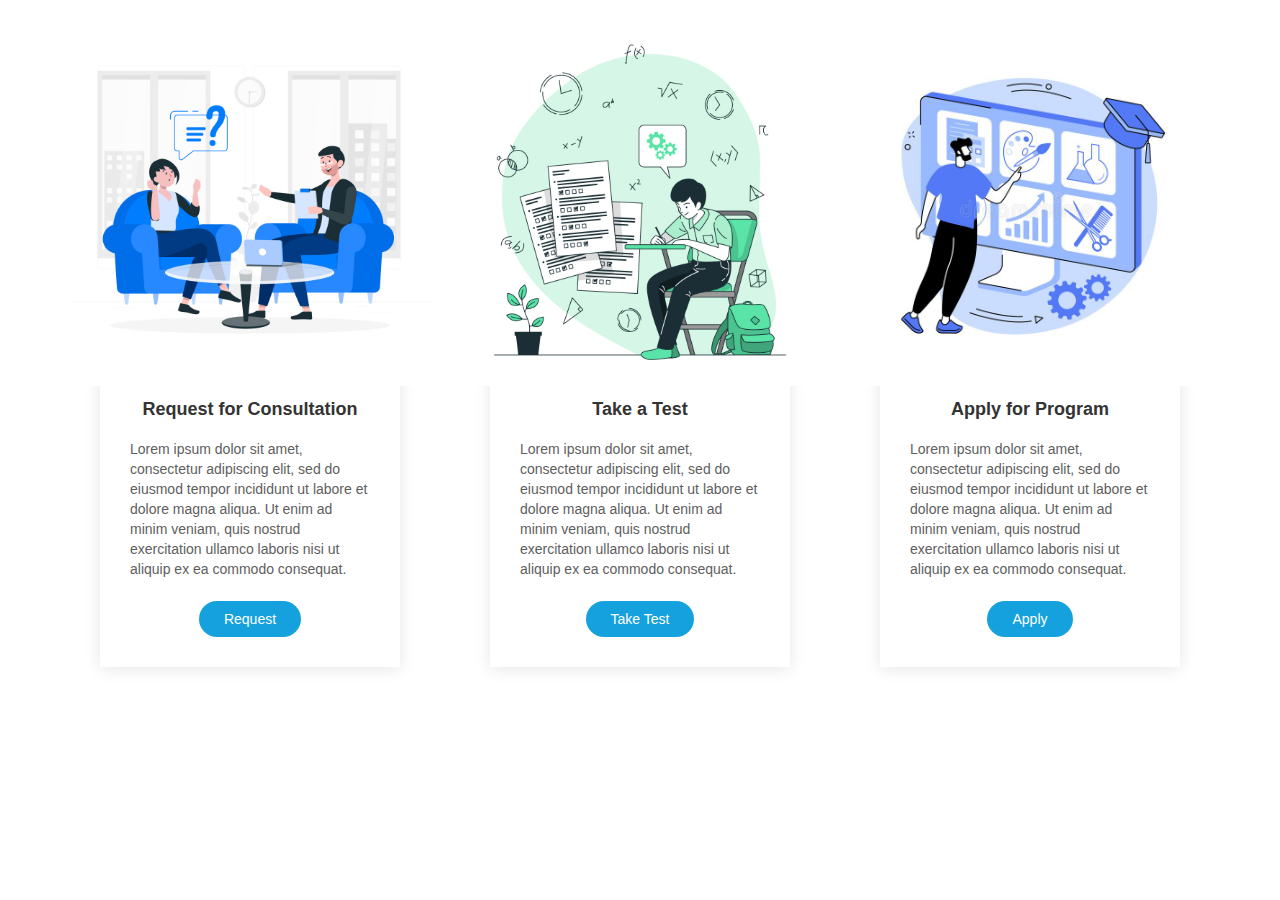
==== index.html @ ba653f40 "my work" ====
<!DOCTYPE html>
<html lang="en">
<head>
    <meta charset="UTF-8">
    <meta http-equiv="X-UA-Compatible" content="IE=edge">
    <meta name="viewport" content="width=device-width, initial-scale=1.0">
    <title>Document</title>
    <link rel="stylesheet" href="styles/index-styles.css">
    <link rel="stylesheet" href="https://maxcdn.bootstrapcdn.com/bootstrap/3.4.1/css/bootstrap.min.css">
    
</head>
<body>
    <div class="container" data-aos="fade-up">
       <div class="row">
            <div class="col-lg-4 col-md-6 d-flex align-items-stretch">
                <div class="card">
                    <div class="card-img">
                        <img src="images/4022164.jpg" alt="">
                    </div>
                    <div class="card-body">
                        <form action="" method="post">
                            <h4 class="card-title">Request for Consultation</h1>
                            <p class="card-text">Lorem ipsum dolor sit amet, consectetur adipiscing elit, sed do eiusmod tempor incididunt 
                                ut labore et dolore magna aliqua. Ut enim ad minim veniam, quis nostrud exercitation ullamco laboris nisi ut 
                                aliquip ex ea commodo consequat.</p>
                            <div class='text-center'>
                                <a href='#' class='get-started-btn' id='buy' name='buy' type='submit'>Request</a>
                            </div>
                        </form>                        
                    </div>
                </div>
            </div>
            <div class="col-lg-4 col-md-6 d-flex align-items-stretch">
                <div class="card">
                    <div class="card-img">
                        <img src="images/4119036.jpg" alt="">
                    </div>
                    <div class="card-body">
                        <form action="" method="post">
                            <h4 class="card-title">Take a Test</h1>                    
                            <p class="card-text">Lorem ipsum dolor sit amet, consectetur adipiscing elit, sed do eiusmod tempor incididunt 
                                ut labore et dolore magna aliqua. Ut enim ad minim veniam, quis nostrud exercitation ullamco laboris nisi ut 
                                aliquip ex ea commodo consequat.</p>
                            <div class='text-center'>
                                <a href='test-form.html' class='get-started-btn' id='buy' name='buy' type='submit'>Take Test</a>
                            </div>
                        </form>                       
                    </div>
                </div>
            </div>
            <div class="col-lg-4 col-md-6 d-flex align-items-stretch">
                <div class="card">
                    <div class="card-img">
                        <img src="images/applying.jpeg" alt="">
                    </div>
                    <div class="card-body">
                        <form action="" method="post">
                            <h4 class="card-title">Apply for Program</h1>                       
                            <p class="card-text">Lorem ipsum dolor sit amet, consectetur adipiscing elit, sed do eiusmod tempor incididunt 
                                ut labore et dolore magna aliqua. Ut enim ad minim veniam, quis nostrud exercitation ullamco laboris nisi ut 
                                aliquip ex ea commodo consequat.</p>
                            <div class='text-center'>
                                <a href='#' class='get-started-btn' id='buy' name='buy' type='submit'>Apply</a>
                            </div>
                        </form>                        
                    </div>
                </div>
            </div>
       </div>
    </div>
</body>
</html>
---- styles/index-styles.css ----
/* TAGS */

a {
    color: #15A1DD;
}

body {
    color: #444444;
    font-family: "Open Sans", sans-serif;
    padding-top: 2%;
}
  
a:hover {
    color: #15A1DD;
    text-decoration: none;
}
  
h1, h2, h3, h4, h5, h6 {
    font-family: "Raleway", sans-serif;
}


/* CLASSES */

/* Cards */
.card {
    border: 0;
    margin-bottom: 60px;
    padding: 0 30px;
    position: relative;
}

.card-body {
    background: #fff;
    border-top: 4px solid #fff;
    box-shadow: 0px 2px 15px rgba(0, 0, 0, 0.1);
    margin-top: -30px;
    padding: 30px;
    transition: 0.3s;
    z-index: 10;
}

.card:hover .card-body {
    border-color: #15A1DD;
}

.card-img {
    border-radius: 0;
    margin-left: -30px;
    overflow: hidden;
    width: calc(100% + 60px);
    z-index: 9;
}

.card-img img {
    max-width: 100%;
    transition: all 0.3s ease-in-out;
}

.card:hover img {
    transform: scale(1.1);
}

.card-text {
    color: #5e5e5e;
}

.card-title {
    font-weight: 700;
    margin-bottom: 20px;
    text-align: center;
}


/* Buttons in Cards */
.get-started-btn {
    background: #15A1DD;
    border-radius: 50px;
    color: #fff;
    display: inline-block;
    font-size: 14px;
    margin-top: 5%;
    padding: 8px 25px;
    white-space: nowrap;
    transition: 0.3s;
}
  
.get-started-btn:hover {
    background: #15A1DD;
    color: #fff;
    text-decoration: none;
    transform: scale(1.1);
}


/* ID'S */
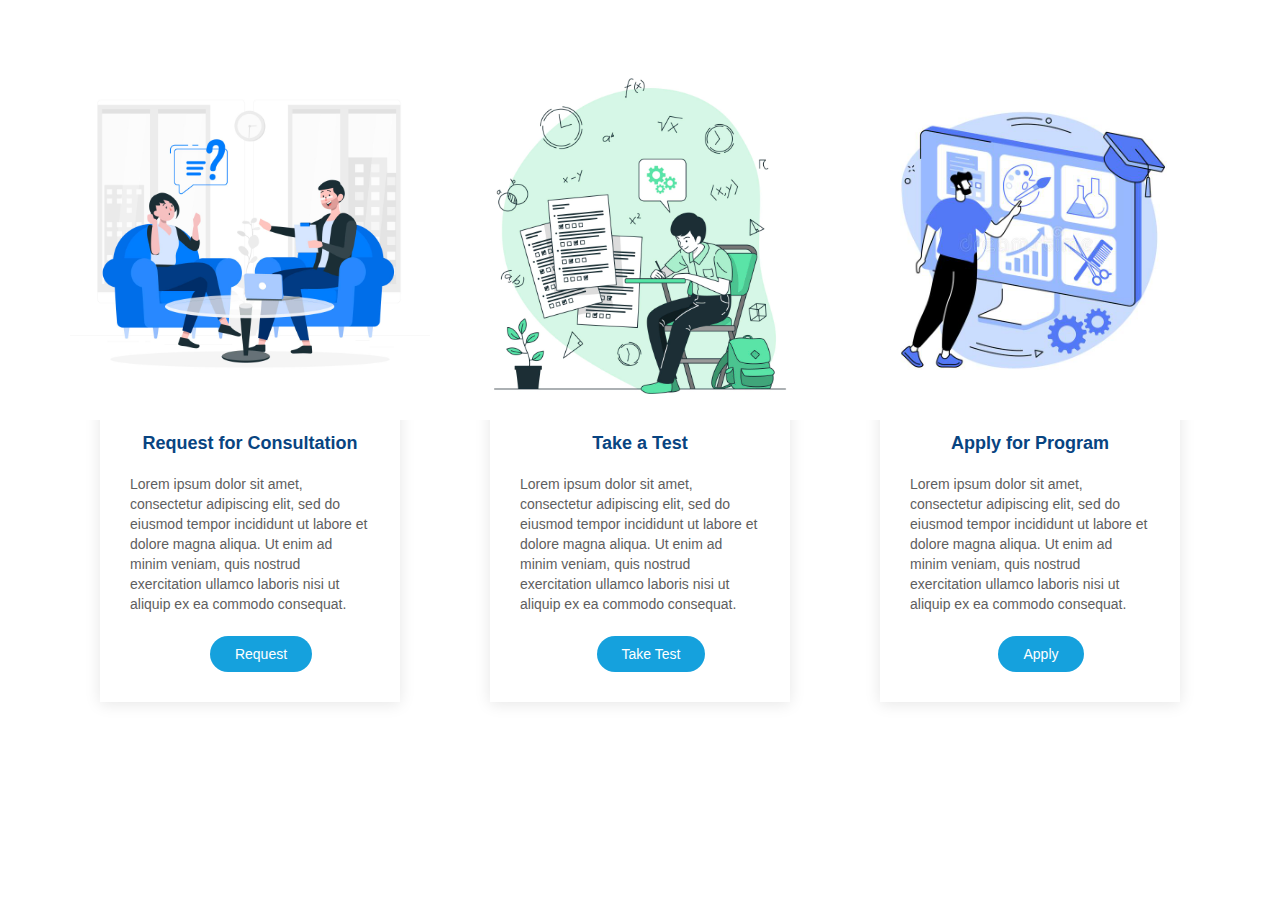
==== commit 0b766f44: "added all styles into styles.css and put all page contents in sections" ====
--- a/index.html
+++ b/index.html
@@ -5,68 +5,70 @@
     <meta http-equiv="X-UA-Compatible" content="IE=edge">
     <meta name="viewport" content="width=device-width, initial-scale=1.0">
     <title>Document</title>
-    <link rel="stylesheet" href="styles/index-styles.css">
+    <link rel="stylesheet" href="assets/css/style.css">
     <link rel="stylesheet" href="https://maxcdn.bootstrapcdn.com/bootstrap/3.4.1/css/bootstrap.min.css">
     
 </head>
 <body>
-    <div class="container" data-aos="fade-up">
-       <div class="row">
-            <div class="col-lg-4 col-md-6 d-flex align-items-stretch">
-                <div class="card">
-                    <div class="card-img">
-                        <img src="images/4022164.jpg" alt="">
-                    </div>
-                    <div class="card-body">
-                        <form action="" method="post">
-                            <h4 class="card-title">Request for Consultation</h1>
-                            <p class="card-text">Lorem ipsum dolor sit amet, consectetur adipiscing elit, sed do eiusmod tempor incididunt 
-                                ut labore et dolore magna aliqua. Ut enim ad minim veniam, quis nostrud exercitation ullamco laboris nisi ut 
-                                aliquip ex ea commodo consequat.</p>
-                            <div class='text-center'>
-                                <a href='#' class='get-started-btn' id='buy' name='buy' type='submit'>Request</a>
-                            </div>
-                        </form>                        
-                    </div>
-                </div>
+    <section id="admission-cards">
+        <div class="admissions container" data-aos="fade-up">
+            <div class="row">
+                 <div class="col-lg-4 col-md-6 d-flex align-items-stretch">
+                     <div class="card">
+                         <div class="card-img">
+                             <img src="assets/img/adm/4022164.jpg" alt="">
+                         </div>
+                         <div class="card-body">
+                             <form action="" method="post">
+                                 <h4 class="card-title">Request for Consultation</h1>
+                                 <p class="card-text">Lorem ipsum dolor sit amet, consectetur adipiscing elit, sed do eiusmod tempor incididunt 
+                                     ut labore et dolore magna aliqua. Ut enim ad minim veniam, quis nostrud exercitation ullamco laboris nisi ut 
+                                     aliquip ex ea commodo consequat.</p>
+                                 <div class='text-center'>
+                                     <a href='#' class='get-started-btn' id='buy' name='buy' type='submit'>Request</a>
+                                 </div>
+                             </form>                        
+                         </div>
+                     </div>
+                 </div>
+                 <div class="col-lg-4 col-md-6 d-flex align-items-stretch">
+                     <div class="card">
+                         <div class="card-img">
+                             <img src="assets/img/adm/4119036.jpg" alt="">
+                         </div>
+                         <div class="card-body">
+                             <form action="" method="post">
+                                 <h4 class="card-title">Take a Test</h1>                    
+                                 <p class="card-text">Lorem ipsum dolor sit amet, consectetur adipiscing elit, sed do eiusmod tempor incididunt 
+                                     ut labore et dolore magna aliqua. Ut enim ad minim veniam, quis nostrud exercitation ullamco laboris nisi ut 
+                                     aliquip ex ea commodo consequat.</p>
+                                 <div class='text-center'>
+                                     <a href='test-form.html' class='get-started-btn' id='buy' name='buy' type='submit'>Take Test</a>
+                                 </div>
+                             </form>                       
+                         </div>
+                     </div>
+                 </div>
+                 <div class="col-lg-4 col-md-6 d-flex align-items-stretch">
+                     <div class="card">
+                         <div class="card-img">
+                             <img src="assets/img/adm/applying.jpeg" alt="">
+                         </div>
+                         <div class="card-body">
+                             <form action="" method="post">
+                                 <h4 class="card-title">Apply for Program</h1>                       
+                                 <p class="card-text">Lorem ipsum dolor sit amet, consectetur adipiscing elit, sed do eiusmod tempor incididunt 
+                                     ut labore et dolore magna aliqua. Ut enim ad minim veniam, quis nostrud exercitation ullamco laboris nisi ut 
+                                     aliquip ex ea commodo consequat.</p>
+                                 <div class='text-center'>
+                                     <a href='#' class='get-started-btn' id='buy' name='buy' type='submit'>Apply</a>
+                                 </div>
+                             </form>                        
+                         </div>
+                     </div>
+                 </div>
             </div>
-            <div class="col-lg-4 col-md-6 d-flex align-items-stretch">
-                <div class="card">
-                    <div class="card-img">
-                        <img src="images/4119036.jpg" alt="">
-                    </div>
-                    <div class="card-body">
-                        <form action="" method="post">
-                            <h4 class="card-title">Take a Test</h1>                    
-                            <p class="card-text">Lorem ipsum dolor sit amet, consectetur adipiscing elit, sed do eiusmod tempor incididunt 
-                                ut labore et dolore magna aliqua. Ut enim ad minim veniam, quis nostrud exercitation ullamco laboris nisi ut 
-                                aliquip ex ea commodo consequat.</p>
-                            <div class='text-center'>
-                                <a href='test-form.html' class='get-started-btn' id='buy' name='buy' type='submit'>Take Test</a>
-                            </div>
-                        </form>                       
-                    </div>
-                </div>
-            </div>
-            <div class="col-lg-4 col-md-6 d-flex align-items-stretch">
-                <div class="card">
-                    <div class="card-img">
-                        <img src="images/applying.jpeg" alt="">
-                    </div>
-                    <div class="card-body">
-                        <form action="" method="post">
-                            <h4 class="card-title">Apply for Program</h1>                       
-                            <p class="card-text">Lorem ipsum dolor sit amet, consectetur adipiscing elit, sed do eiusmod tempor incididunt 
-                                ut labore et dolore magna aliqua. Ut enim ad minim veniam, quis nostrud exercitation ullamco laboris nisi ut 
-                                aliquip ex ea commodo consequat.</p>
-                            <div class='text-center'>
-                                <a href='#' class='get-started-btn' id='buy' name='buy' type='submit'>Apply</a>
-                            </div>
-                        </form>                        
-                    </div>
-                </div>
-            </div>
-       </div>
-    </div>
+         </div>
+    </section> 
 </body>
 </html>--- a/assets/css/style.css
+++ b/assets/css/style.css
@@ -0,0 +1,2113 @@
+/**
+* Template Name: Mentor - v2.1.0
+* Template URL: https://bootstrapmade.com/mentor-free-education-bootstrap-theme/
+* Author: BootstrapMade.com
+* License: https://bootstrapmade.com/license/
+*/
+
+/*--------------------------------------------------------------
+# General
+--------------------------------------------------------------*/
+body {
+  font-family: "Open Sans", sans-serif;
+  color: #444444;
+}
+
+a {
+  color: #15A1DD;
+}
+
+a:hover {
+  color: #15A1DD;
+  text-decoration: none;
+}
+
+h1,
+h2,
+h3,
+h4,
+h5,
+h6 {
+  font-family: "Raleway", sans-serif;
+}
+
+/*--------------------------------------------------------------
+# Back to top button
+--------------------------------------------------------------*/
+.back-to-top {
+  position: fixed;
+  display: none;
+  right: 15px;
+  bottom: 15px;
+  z-index: 99999;
+}
+
+.back-to-top i {
+  display: flex;
+  align-items: center;
+  justify-content: center;
+  font-size: 24px;
+  width: 40px;
+  height: 40px;
+  border-radius: 50px;
+  background: #15A1DD;
+  color: #fff;
+  transition: all 0.4s;
+}
+
+.back-to-top i:hover {
+  background: #15A1DD;
+  color: #fff;
+}
+
+/*--------------------------------------------------------------
+# Preloader
+--------------------------------------------------------------*/
+#preloader {
+  position: fixed;
+  top: 0;
+  left: 0;
+  right: 0;
+  bottom: 0;
+  z-index: 9999;
+  overflow: hidden;
+  background: #fff;
+}
+
+#preloader:before {
+  content: "";
+  position: fixed;
+  top: calc(50% - 30px);
+  left: calc(50% - 30px);
+  border: 6px solid #15A1DD;
+  border-top-color: #fff;
+  border-bottom-color: #fff;
+  border-radius: 50%;
+  width: 60px;
+  height: 60px;
+  -webkit-animation: animate-preloader 1s linear infinite;
+  animation: animate-preloader 1s linear infinite;
+}
+
+@-webkit-keyframes animate-preloader {
+  0% {
+    transform: rotate(0deg);
+  }
+
+  100% {
+    transform: rotate(360deg);
+  }
+}
+
+@keyframes animate-preloader {
+  0% {
+    transform: rotate(0deg);
+  }
+
+  100% {
+    transform: rotate(360deg);
+  }
+}
+
+/*--------------------------------------------------------------
+# Disable aos animation delay on mobile devices
+--------------------------------------------------------------*/
+@media screen and (max-width: 768px) {
+  [data-aos-delay] {
+    transition-delay: 0 !important;
+  }
+}
+
+/*--------------------------------------------------------------
+# Header
+--------------------------------------------------------------*/
+#header {
+  background-color: white;
+  background-image: linear-gradient(to bottom right, #4d79ff, #00ffff);
+  transition: all 0.5s;
+  z-index: 997;
+  padding: 15px 0;
+  box-shadow: 0px 0 18px rgba(55, 66, 59, 0.08);
+}
+
+#header .logo {
+  font-size: 32px;
+  margin: 0;
+  padding: 0;
+  line-height: 0;
+  font-weight: 600;
+  letter-spacing: 1px;
+  text-transform: uppercase;
+  font-family: "Poppins", sans-serif;
+}
+
+h2 {
+  color: white;
+}
+
+
+#header .logo a {
+  color: #15A1DD;
+}
+
+#header .logo img {
+  max-height: 55px;
+  border-radius: 50%;
+}
+
+
+@media (max-width: 992px) {
+  #header .logo {
+    font-size: 28px;
+  }
+}
+
+/*--------------------------------------------------------------
+# Navigation Menu
+--------------------------------------------------------------*/
+/* Desktop Navigation */
+.nav-menu ul {
+  margin: 0;
+  padding: 0;
+  list-style: none;
+}
+
+.nav-menu>ul {
+  display: flex;
+}
+
+.nav-menu>ul>li {
+  position: relative;
+  white-space: nowrap;
+  padding: 10px 0 10px 24px;
+
+}
+
+.nav-menu a {
+  display: block;
+  position: relative;
+  color: #37423b;
+  transition: 0.3s;
+  font-size: 15px;
+  font-family: "Poppins", sans-serif;
+  font-weight: 500;
+}
+
+.nav-menu a:hover,
+.nav-menu .active>a,
+.nav-menu li:hover>a {
+  color: #15A1DD;
+}
+
+.nav-menu .drop-down ul {
+  display: block;
+  position: absolute;
+  left: 24px;
+  top: calc(100% + 30px);
+  z-index: 99;
+  opacity: 0;
+  visibility: hidden;
+  padding: 10px 0;
+  background: #fff;
+  box-shadow: 0px 0px 30px rgba(127, 137, 161, 0.25);
+  transition: 0.3s;
+  border-radius: 4px;
+}
+
+.nav-menu .drop-down:hover>ul {
+  opacity: 1;
+  top: 100%;
+  visibility: visible;
+}
+
+.nav-menu .drop-down li {
+  min-width: 180px;
+  position: relative;
+}
+
+.nav-menu .drop-down ul a {
+  padding: 10px 20px;
+  font-size: 14px;
+  font-weight: 500;
+  text-transform: none;
+  color: #37423b;
+}
+
+.nav-menu .drop-down ul a:hover,
+.nav-menu .drop-down ul .active>a,
+.nav-menu .drop-down ul li:hover>a {
+  color: #15A1DD;
+}
+
+.nav-menu .drop-down>a:after {
+  content: "\ea99";
+  font-family: IcoFont;
+  padding-left: 5px;
+}
+
+.nav-menu .drop-down .drop-down ul {
+  top: 0;
+  left: calc(100% - 30px);
+}
+
+.nav-menu .drop-down .drop-down:hover>ul {
+  opacity: 1;
+  top: 0;
+  left: 100%;
+}
+
+.nav-menu .drop-down .drop-down>a {
+  padding-right: 35px;
+}
+
+.nav-menu .drop-down .drop-down>a:after {
+  content: "\eaa0";
+  font-family: IcoFont;
+  position: absolute;
+  right: 15px;
+}
+
+@media (max-width: 1366px) {
+  .nav-menu .drop-down .drop-down ul {
+    left: -90%;
+  }
+
+  .nav-menu .drop-down .drop-down:hover>ul {
+    left: -100%;
+  }
+
+  .nav-menu .drop-down .drop-down>a:after {
+    content: "\ea9d";
+  }
+}
+
+/* Get Startet Button */
+.get-started-btn {
+  margin-left: 22px;
+  background: #15A1DD;
+  color: #fff;
+  border-radius: 50px;
+  padding: 8px 25px;
+  white-space: nowrap;
+  transition: 0.3s;
+  font-size: 14px;
+  display: inline-block;
+}
+
+.get-started-btn:hover {
+  background: #15A1DD;
+  color: #fff;
+}
+
+@media (max-width: 768px) {
+  .get-started-btn {
+    margin: 0 48px 0 0;
+    padding: 6px 18px;
+  }
+}
+
+/* Mobile Navigation */
+.mobile-nav-toggle {
+  position: fixed;
+  top: 17px;
+  right: 15px;
+  z-index: 9998;
+  border: 0;
+  background: none;
+  font-size: 24px;
+  transition: all 0.4s;
+  outline: none !important;
+  line-height: 1;
+  cursor: pointer;
+  text-align: right;
+}
+
+.mobile-nav-toggle i {
+  color: #37423b;
+}
+
+.mobile-nav {
+  position: fixed;
+  top: 55px;
+  right: 15px;
+  bottom: 15px;
+  left: 15px;
+  z-index: 9999;
+  overflow-y: auto;
+  background: #fff;
+  transition: ease-in-out 0.2s;
+  opacity: 0;
+  visibility: hidden;
+  border-radius: 10px;
+  padding: 10px 0;
+}
+
+.mobile-nav * {
+  margin: 0;
+  padding: 0;
+  list-style: none;
+}
+
+.mobile-nav a {
+  display: block;
+  position: relative;
+  color: #37423b;
+  padding: 10px 20px;
+  font-weight: 500;
+  outline: none;
+}
+
+.mobile-nav a:hover,
+.mobile-nav .active>a,
+.mobile-nav li:hover>a {
+  color: #15A1DD;
+  text-decoration: none;
+}
+
+.mobile-nav .drop-down>a:after {
+  content: "\ea99";
+  font-family: IcoFont;
+  padding-left: 10px;
+  position: absolute;
+  right: 15px;
+}
+
+.mobile-nav .active.drop-down>a:after {
+  content: "\eaa1";
+}
+
+.mobile-nav .drop-down>a {
+  padding-right: 35px;
+}
+
+.mobile-nav .drop-down ul {
+  display: none;
+  overflow: hidden;
+}
+
+.mobile-nav .drop-down li {
+  padding-left: 20px;
+}
+
+.mobile-nav-overly {
+  width: 100%;
+  height: 100%;
+  z-index: 9997;
+  top: 0;
+  left: 0;
+  position: fixed;
+  background: rgba(32, 38, 34, 0.6);
+  overflow: hidden;
+  display: none;
+  transition: ease-in-out 0.2s;
+}
+
+.mobile-nav-active {
+  overflow: hidden;
+}
+
+.mobile-nav-active .mobile-nav {
+  opacity: 1;
+  visibility: visible;
+}
+
+.mobile-nav-active .mobile-nav-toggle i {
+  color: #fff;
+}
+
+/*--------------------------------------------------------------
+# Hero Section
+--------------------------------------------------------------*/
+#hero {
+  width: 100%;
+  height: 100vh;
+  background: url("../img/hero-bg.jpg") top center;
+  background-size: cover;
+  position: relative;
+}
+
+#hero2 {
+  width: 100%;
+  height: 100vh;
+  background: url("../img/hero-mb.jpg") top center;
+  background-size: cover;
+  position: relative;
+}
+
+#hero:before {
+  content: "";
+  background: rgba(0, 0, 0, 0.4);
+  position: absolute;
+  bottom: 0;
+  top: 0;
+  left: 0;
+  right: 0;
+}
+
+#hero .container {
+  padding-top: 72px;
+}
+
+@media (max-width: 992px) {
+  #hero .container {
+    padding-top: 62px;
+  }
+}
+
+#hero h1 {
+  margin: 0;
+  font-size: 48px;
+  font-weight: 700;
+  line-height: 56px;
+  color: #fff;
+  font-family: "Poppins", sans-serif;
+}
+
+#hero h2 {
+  color: #eee;
+  margin: 10px 0 0 0;
+  font-size: 24px;
+}
+
+#hero .btn-get-started {
+  font-family: "Raleway", sans-serif;
+  font-weight: 500;
+  font-size: 15px;
+  letter-spacing: 1px;
+  display: inline-block;
+  padding: 10px 35px;
+  border-radius: 50px;
+  transition: 0.5s;
+  margin-top: 30px;
+  border: 2px solid #fff;
+  color: #fff;
+}
+
+#hero .btn-get-started:hover {
+  background: #15A1DD;
+  border: 2px solid #15A1DD;
+}
+
+@media (min-width: 1024px) {
+  #hero {
+    background-attachment: fixed;
+  }
+}
+
+@media (max-width: 768px) {
+  #hero {
+    height: 100vh;
+  }
+
+  #hero h1 {
+    font-size: 28px;
+    line-height: 36px;
+  }
+
+  #hero h2 {
+    font-size: 18px;
+    line-height: 24px;
+  }
+}
+
+/*--------------------------------------------------------------
+# Sections General
+--------------------------------------------------------------*/
+section {
+  padding: 60px 0;
+  overflow: hidden;
+}
+
+.section-bg {
+  background-color: #f6f7f6;
+}
+
+.section-title {
+  padding-bottom: 40px;
+}
+
+.section-title h2 {
+  font-size: 14px;
+  font-weight: 500;
+  padding: 0;
+  line-height: 1px;
+  margin: 0 0 5px 0;
+  letter-spacing: 2px;
+  text-transform: uppercase;
+  color: #aaaaaa;
+  font-family: "Poppins", sans-serif;
+}
+
+.section-title h2::after {
+  content: "";
+  width: 120px;
+  height: 1px;
+  display: inline-block;
+  background: #9ae1af;
+  margin: 4px 10px;
+}
+
+.section-title p {
+  margin: 0;
+  margin: 0;
+  font-size: 36px;
+  font-weight: 700;
+  text-transform: uppercase;
+  font-family: "Poppins", sans-serif;
+  color: #37423b;
+}
+
+.breadcrumbs {
+  margin-top: 73px;
+  text-align: center;
+  background: #15A1DD;
+  padding: 30px 0;
+  color: #fff;
+}
+
+@media (max-width: 992px) {
+  .breadcrumbs {
+    margin-top: 63px;
+  }
+}
+
+.breadcrumbs h2 {
+  font-size: 32px;
+  font-weight: 500;
+}
+
+.breadcrumbs p {
+  font-size: 14px;
+  margin-bottom: 0;
+}
+
+/*--------------------------------------------------------------
+# About
+--------------------------------------------------------------*/
+.about .content h3 {
+  font-weight: 600;
+  font-size: 26px;
+}
+
+.about .content ul {
+  list-style: none;
+  padding: 0;
+}
+
+.about .content ul li {
+  padding-bottom: 10px;
+}
+
+.about .content ul i {
+  font-size: 20px;
+  padding-right: 4px;
+  color: #15A1DD;
+}
+
+.about .content .learn-more-btn {
+  background: #15A1DD;
+  color: #fff;
+  border-radius: 50px;
+  padding: 8px 25px 9px 25px;
+  white-space: nowrap;
+  transition: 0.3s;
+  font-size: 14px;
+  display: inline-block;
+}
+
+.about .content .learn-more-btn:hover {
+  background: #15A1DD;
+  color: #fff;
+}
+
+@media (max-width: 768px) {
+  .about .content .learn-more-btn {
+    margin: 0 48px 0 0;
+    padding: 6px 18px;
+  }
+}
+
+/*--------------------------------------------------------------
+# Counts
+--------------------------------------------------------------*/
+.counts {
+  padding: 30px 0;
+}
+
+.counts .counters span {
+  font-size: 48px;
+  display: block;
+  color: #15A1DD;
+  font-weight: 700;
+}
+
+.counts .counters p {
+  padding: 0;
+  margin: 0 0 20px 0;
+  font-family: "Raleway", sans-serif;
+  font-size: 15px;
+  font-weight: 600;
+  color: #37423b;
+}
+
+/*--------------------------------------------------------------
+# Why Us
+--------------------------------------------------------------*/
+.why-us .content {
+  padding: 30px;
+  background: #15A1DD;
+  border-radius: 4px;
+  color: #fff;
+}
+
+.why-us .content h3 {
+  font-weight: 700;
+  font-size: 34px;
+  margin-bottom: 30px;
+}
+
+.why-us .content p {
+  margin-bottom: 30px;
+}
+
+.why-us .content .more-btn {
+  display: inline-block;
+  background: rgba(255, 255, 255, 0.2);
+  padding: 6px 30px 8px 30px;
+  color: #fff;
+  border-radius: 50px;
+  transition: all ease-in-out 0.4s;
+}
+
+.why-us .content .more-btn i {
+  font-size: 14px;
+}
+
+.why-us .content .more-btn:hover {
+  color: #15A1DD;
+  background: #fff;
+}
+
+.why-us .icon-boxes .icon-box {
+  text-align: center;
+  background: #fff;
+  padding: 40px 30px;
+  width: 100%;
+  border: 1px solid #eef0ef;
+}
+
+.why-us .icon-boxes .icon-box i {
+  font-size: 32px;
+  padding: 18px;
+  color: #15A1DD;
+  margin-bottom: 30px;
+  background: #ecf9f0;
+  border-radius: 50px;
+}
+
+.why-us .icon-boxes .icon-box h4 {
+  font-size: 20px;
+  font-weight: 700;
+  margin: 0 0 30px 0;
+}
+
+.why-us .icon-boxes .icon-box p {
+  font-size: 15px;
+  color: #848484;
+}
+
+/*--------------------------------------------------------------
+# Features
+--------------------------------------------------------------*/
+.features {
+  padding-top: 0px;
+}
+
+.features .icon-box {
+  display: flex;
+  align-items: center;
+  padding: 20px;
+  transition: 0.3s;
+  border: 1px solid #eef0ef;
+}
+
+.features .icon-box i {
+  font-size: 32px;
+  padding-right: 10px;
+  line-height: 1;
+}
+
+.features .icon-box h3 {
+  font-weight: 700;
+  margin: 0;
+  padding: 0;
+  line-height: 1;
+  font-size: 16px;
+}
+
+.features .icon-box h3 a {
+  color: #37423b;
+  transition: 0.3s;
+}
+
+.features .icon-box:hover {
+  border-color: #15A1DD;
+}
+
+.features .icon-box:hover h3 a {
+  color: #15A1DD;
+}
+
+/*--------------------------------------------------------------
+# Courses
+--------------------------------------------------------------*/
+.courses .course-item {
+  border-radius: 5px;
+  border: 1px solid #eef0ef;
+}
+
+.courses .course-content {
+  padding: 15px;
+}
+
+.courses .course-content h3 {
+  font-weight: 700;
+  font-size: 20px;
+}
+
+.courses .course-content h3 a {
+  color: #37423b;
+  transition: 0.3s;
+}
+
+.courses .course-content h3 a:hover {
+  color: #15A1DD;
+}
+
+.courses .course-content p {
+  font-size: 14px;
+  color: #777777;
+}
+
+.courses .course-content h4 {
+  font-size: 14px;
+  background: #15A1DD;
+  padding: 7px 14px;
+  color: #fff;
+  margin: 0;
+}
+
+.courses .course-content .price {
+  margin: 0;
+  font-weight: 700;
+  font-size: 18px;
+  color: #37423b;
+}
+
+.courses .trainer {
+  padding-top: 15px;
+  border-top: 1px solid #eef0ef;
+}
+
+.courses .trainer .trainer-profile img {
+  max-width: 50px;
+  border-radius: 50px;
+}
+
+.courses .trainer .trainer-profile span {
+  padding-left: 10px;
+  font-weight: 600;
+  font-size: 16px;
+  color: #5a6c60;
+}
+
+.courses .trainer .trainer-rank {
+  font-size: 18px;
+  color: #657a6d;
+}
+
+/*--------------------------------------------------------------
+# Trainers
+--------------------------------------------------------------*/
+.trainers .member {
+  text-align: center;
+  margin-bottom: 20px;
+  background: #fff;
+  border: 1px solid #eef0ef;
+}
+
+.trainers .member img {
+  margin: -1px -1px 30px -1px;
+}
+
+.trainers .member .member-content {
+  padding: 0 20px 30px 20px;
+}
+
+.trainers .member h4 {
+  font-weight: 700;
+  margin-bottom: 2px;
+  font-size: 18px;
+}
+
+.trainers .member span {
+  font-style: italic;
+  display: block;
+  font-size: 13px;
+}
+
+.trainers .member p {
+  padding-top: 10px;
+  font-size: 14px;
+  font-style: italic;
+  color: #aaaaaa;
+}
+
+.trainers .member .social {
+  margin-top: 15px;
+}
+
+.trainers .member .social a {
+  color: #7e9486;
+  transition: 0.3s;
+}
+
+.trainers .member .social a:hover {
+  color: #15A1DD;
+}
+
+.trainers .member .social i {
+  font-size: 18px;
+  margin: 0 2px;
+}
+
+/*--------------------------------------------------------------
+# Testimonials
+--------------------------------------------------------------*/
+.testimonials .testimonial-wrap {
+  padding-left: 50px;
+}
+
+.testimonials .testimonial-item {
+  box-sizing: content-box;
+  padding: 30px 30px 30px 60px;
+  margin: 30px 15px;
+  min-height: 200px;
+  border: 1px solid #eef0ef;
+  position: relative;
+  background: #fff;
+}
+
+.testimonials .testimonial-item .testimonial-img {
+  width: 90px;
+  border-radius: 10px;
+  border: 6px solid #fff;
+  position: absolute;
+  left: -45px;
+}
+
+.testimonials .testimonial-item h3 {
+  font-size: 18px;
+  font-weight: bold;
+  margin: 10px 0 5px 0;
+  color: #111;
+}
+
+.testimonials .testimonial-item h4 {
+  font-size: 14px;
+  color: #999;
+  margin: 0;
+}
+
+.testimonials .testimonial-item .quote-icon-left,
+.testimonials .testimonial-item .quote-icon-right {
+  color: #c1ecce;
+  font-size: 26px;
+}
+
+.testimonials .testimonial-item .quote-icon-left {
+  display: inline-block;
+  left: -5px;
+  position: relative;
+}
+
+.testimonials .testimonial-item .quote-icon-right {
+  display: inline-block;
+  right: -5px;
+  position: relative;
+  top: 10px;
+}
+
+.testimonials .testimonial-item p {
+  font-style: italic;
+  margin: 15px auto 15px auto;
+}
+
+.testimonials .owl-nav,
+.testimonials .owl-dots {
+  margin-top: 5px;
+  text-align: center;
+}
+
+.testimonials .owl-dot {
+  display: inline-block;
+  margin: 0 5px;
+  width: 12px;
+  height: 12px;
+  border-radius: 50%;
+  background-color: #ddd !important;
+}
+
+.testimonials .owl-dot.active {
+  background-color: #15A1DD !important;
+}
+
+@media (max-width: 767px) {
+  .testimonials .testimonial-wrap {
+    padding-left: 0;
+  }
+
+  .testimonials .testimonial-item {
+    padding: 30px;
+    margin: 15px;
+  }
+
+  .testimonials .testimonial-item .testimonial-img {
+    position: static;
+    left: auto;
+  }
+}
+
+/*--------------------------------------------------------------
+# Cource Details
+--------------------------------------------------------------*/
+.course-details h3 {
+  font-size: 24px;
+  margin: 30px 0 15px 0;
+  font-weight: 700;
+  position: relative;
+  padding-bottom: 10px;
+}
+
+.course-details h3:before {
+  content: '';
+  position: absolute;
+  display: block;
+  width: 100%;
+  height: 1px;
+  background: #eef0ef;
+  bottom: 0;
+  left: 0;
+}
+
+.course-details h3:after {
+  content: '';
+  position: absolute;
+  display: block;
+  width: 60px;
+  height: 1px;
+  background: #15A1DD;
+  bottom: 0;
+  left: 0;
+}
+
+.course-details .course-info {
+  background: #f6f7f6;
+  padding: 10px 15px;
+  margin-bottom: 15px;
+}
+
+.course-details .course-info h5 {
+  font-weight: 400;
+  font-size: 16px;
+  margin: 0;
+  font-family: "Poppins", sans-serif;
+}
+
+.course-details .course-info p {
+  margin: 0;
+  font-weight: 600;
+}
+
+.course-details .course-info a {
+  color: #657a6d;
+}
+
+/*--------------------------------------------------------------
+# Cource Details Tabs
+--------------------------------------------------------------*/
+.cource-details-tabs {
+  overflow: hidden;
+  padding-top: 0;
+}
+
+.cource-details-tabs .nav-tabs {
+  border: 0;
+}
+
+.cource-details-tabs .nav-link {
+  border: 0;
+  padding: 12px 15px 12px 0;
+  transition: 0.3s;
+  color: #37423b;
+  border-radius: 0;
+  border-right: 2px solid #e2e7e4;
+  font-weight: 600;
+  font-size: 15px;
+}
+
+.cource-details-tabs .nav-link:hover {
+  color: #15A1DD;
+}
+
+.cource-details-tabs .nav-link.active {
+  color: #15A1DD;
+  border-color: #15A1DD;
+}
+
+.cource-details-tabs .tab-pane.active {
+  -webkit-animation: fadeIn 0.5s ease-out;
+  animation: fadeIn 0.5s ease-out;
+}
+
+.cource-details-tabs .details h3 {
+  font-size: 26px;
+  font-weight: 600;
+  margin-bottom: 20px;
+  color: #37423b;
+}
+
+.cource-details-tabs .details p {
+  color: #777777;
+}
+
+.cource-details-tabs .details p:last-child {
+  margin-bottom: 0;
+}
+
+@media (max-width: 992px) {
+  .cource-details-tabs .nav-link {
+    border: 0;
+    padding: 15px;
+  }
+
+  .cource-details-tabs .nav-link.active {
+    color: #fff;
+    background: #15A1DD;
+  }
+}
+
+/*--------------------------------------------------------------
+# Events
+--------------------------------------------------------------*/
+.events .card {
+  border: 0;
+  padding: 0 30px;
+  margin-bottom: 60px;
+  position: relative;
+}
+
+.events .card-img {
+  width: calc(100% + 60px);
+  margin-left: -30px;
+  overflow: hidden;
+  z-index: 9;
+  border-radius: 0;
+}
+
+.events .card-img img {
+  max-width: 100%;
+  transition: all 0.3s ease-in-out;
+}
+
+.events .card-body {
+  z-index: 10;
+  background: #fff;
+  border-top: 4px solid #fff;
+  padding: 30px;
+  box-shadow: 0px 2px 15px rgba(0, 0, 0, 0.1);
+  margin-top: -60px;
+  transition: 0.3s;
+}
+
+.events .card-title {
+  font-weight: 700;
+  text-align: center;
+  margin-bottom: 20px;
+}
+
+.events .card-title a {
+  color: #37423b;
+  transition: 0.3s;
+}
+
+.events .card-text {
+  color: #5e5e5e;
+}
+
+.events .read-more a {
+  color: #777777;
+  text-transform: uppercase;
+  font-weight: 600;
+  font-size: 12px;
+  transition: 0.3s;
+}
+
+.events .read-more a:hover {
+  color: #15A1DD;
+}
+
+.events .card:hover img {
+  transform: scale(1.1);
+}
+
+.events .card:hover .card-body {
+  border-color: #15A1DD;
+}
+
+.events .card:hover .card-body .card-title a {
+  color: #15A1DD;
+}
+
+/*--------------------------------------------------------------
+# Pricing
+--------------------------------------------------------------*/
+.pricing .box {
+  padding: 20px;
+  background: #fff;
+  text-align: center;
+  border: 1px solid #eef0ef;
+  border-radius: 0;
+  position: relative;
+  overflow: hidden;
+}
+
+.pricing h3 {
+  font-weight: 400;
+  margin: -20px -20px 20px -20px;
+  padding: 20px 15px;
+  font-size: 16px;
+  font-weight: 600;
+  color: #777777;
+  background: #f8f8f8;
+}
+
+.pricing h4 {
+  font-size: 36px;
+  color: #15A1DD;
+  font-weight: 600;
+  font-family: "Poppins", sans-serif;
+  margin-bottom: 20px;
+}
+
+.pricing h4 sup {
+  font-size: 20px;
+  top: -15px;
+  left: -3px;
+}
+
+.pricing h4 span {
+  color: #bababa;
+  font-size: 16px;
+  font-weight: 300;
+}
+
+.pricing ul {
+  padding: 0;
+  list-style: none;
+  color: #444444;
+  text-align: center;
+  line-height: 20px;
+  font-size: 14px;
+}
+
+.pricing ul li {
+  padding-bottom: 16px;
+}
+
+.pricing ul i {
+  color: #15A1DD;
+  font-size: 18px;
+  padding-right: 4px;
+}
+
+.pricing ul .na {
+  color: #ccc;
+  text-decoration: line-through;
+}
+
+.pricing .btn-wrap {
+  margin: 20px -20px -20px -20px;
+  padding: 20px 15px;
+  background: #f8f8f8;
+  text-align: center;
+}
+
+.pricing .btn-buy {
+  background: #15A1DD;
+  display: inline-block;
+  padding: 8px 35px;
+  border-radius: 50px;
+  color: #fff;
+  transition: none;
+  font-size: 14px;
+  font-weight: 400;
+  font-family: "Raleway", sans-serif;
+  font-weight: 600;
+  transition: 0.3s;
+}
+
+.pricing .btn-buy:hover {
+  background: #15A1DD;
+}
+
+.pricing .featured h3 {
+  color: #fff;
+  background: #15A1DD;
+}
+
+.pricing .advanced {
+  width: 200px;
+  position: absolute;
+  top: 18px;
+  right: -68px;
+  transform: rotate(45deg);
+  z-index: 1;
+  font-size: 14px;
+  padding: 1px 0 3px 0;
+  background: #15A1DD;
+  color: #fff;
+}
+
+/*--------------------------------------------------------------
+# Contact
+--------------------------------------------------------------*/
+.contact {
+  padding-top: 5px;
+}
+
+.contact .info {
+  width: 100%;
+  background: #fff;
+}
+
+.contact .info i {
+  font-size: 20px;
+  color: #15A1DD;
+  float: left;
+  width: 44px;
+  height: 44px;
+  background: #ecf9f0;
+  display: flex;
+  justify-content: center;
+  align-items: center;
+  border-radius: 50px;
+  transition: all 0.3s ease-in-out;
+}
+
+.contact .info h4 {
+  padding: 0 0 0 60px;
+  font-size: 22px;
+  font-weight: 600;
+  margin-bottom: 5px;
+  color: #37423b;
+}
+
+.contact .info p {
+  padding: 0 0 0 60px;
+  margin-bottom: 0;
+  font-size: 14px;
+  color: #657a6d;
+}
+
+.contact .info .email,
+.contact .info .phone {
+  margin-top: 40px;
+}
+
+.contact .info .email:hover i,
+.contact .info .address:hover i,
+.contact .info .phone:hover i {
+  background: #15A1DD;
+  color: #fff;
+}
+
+.contact .php-email-form {
+  width: 100%;
+  background: #fff;
+}
+
+.contact .php-email-form .form-group {
+  padding-bottom: 8px;
+}
+
+.contact .php-email-form .validate {
+  display: none;
+  color: red;
+  margin: 0 0 15px 0;
+  font-weight: 400;
+  font-size: 13px;
+}
+
+.contact .php-email-form .error-message {
+  display: none;
+  color: #fff;
+  background: #ed3c0d;
+  text-align: left;
+  padding: 15px;
+  font-weight: 600;
+}
+
+.contact .php-email-form .error-message br+br {
+  margin-top: 25px;
+}
+
+.contact .php-email-form .sent-message {
+  display: none;
+  color: #fff;
+  background: #18d26e;
+  text-align: center;
+  padding: 15px;
+  font-weight: 600;
+}
+
+.contact .php-email-form .loading {
+  display: none;
+  background: #fff;
+  text-align: center;
+  padding: 15px;
+}
+
+.contact .php-email-form .loading:before {
+  content: "";
+  display: inline-block;
+  border-radius: 50%;
+  width: 24px;
+  height: 24px;
+  margin: 0 10px -6px 0;
+  border: 3px solid #18d26e;
+  border-top-color: #eee;
+  -webkit-animation: animate-loading 1s linear infinite;
+  animation: animate-loading 1s linear infinite;
+}
+
+.contact .php-email-form input,
+.contact .php-email-form textarea {
+  border-radius: 4px;
+  box-shadow: none;
+  font-size: 14px;
+}
+
+.contact .php-email-form input:focus,
+.contact .php-email-form textarea:focus {
+  border-color: #15A1DD;
+}
+
+.contact .php-email-form input {
+  height: 44px;
+}
+
+.contact .php-email-form textarea {
+  padding: 10px 12px;
+}
+
+.contact .php-email-form button[type="submit"] {
+  background: #15A1DD;
+  border: 0;
+  padding: 10px 35px;
+  color: #fff;
+  transition: 0.4s;
+  border-radius: 50px;
+}
+
+.contact .php-email-form button[type="submit"]:hover {
+  background: #15A1DD;
+}
+
+@-webkit-keyframes animate-loading {
+  0% {
+    transform: rotate(0deg);
+  }
+
+  100% {
+    transform: rotate(360deg);
+  }
+}
+
+@keyframes animate-loading {
+  0% {
+    transform: rotate(0deg);
+  }
+
+  100% {
+    transform: rotate(360deg);
+  }
+}
+
+
+/*-------------------------------------------------------------
+# Admissions
+-------------------------------------------------------------*/
+.admissions .card {
+  border: 0;
+  margin-bottom: 60px;
+  padding: 0 30px;
+  position: relative;
+}
+
+.admissions .card-body {
+  background: #fff;
+  border-top: 4px solid #fff;
+  box-shadow: 0px 2px 15px rgba(0, 0, 0, 0.1);
+  margin-top: -30px;
+  padding: 30px;
+  transition: 0.3s;
+  z-index: 10;
+}
+
+.admissions .card:hover .card-body {
+  border-color: #15A1DD;
+}
+
+.admissions .card-img {
+  border-radius: 0;
+  margin-left: -30px;
+  overflow: hidden;
+  width: calc(100% + 60px);
+  z-index: 9;
+}
+
+.admissions .card-img img {
+  max-width: 100%;
+  transition: all 0.3s ease-in-out;
+}
+
+.admissions .card:hover img {
+  transform: scale(1.1);
+}
+
+.admissions .card-text {
+  color: #5e5e5e;
+}
+
+.admissions .card-title {
+  font-weight: 700;
+  margin-bottom: 20px;
+  text-align: center;
+}
+
+
+/* Buttons in Cards */
+.admissions .get-started-btn {
+  background: #15A1DD;
+  border-radius: 50px;
+  color: #fff;
+  display: inline-block;
+  font-size: 14px;
+  margin-top: 5%;
+  padding: 8px 25px;
+  white-space: nowrap;
+  transition: 0.3s;
+}
+
+.admissions .get-started-btn:hover {
+  background: #15A1DD;
+  color: #fff;
+  text-decoration: none;
+  transform: scale(1.1);
+}
+
+
+/*-------------------------------------------------------------
+# Test Form
+-------------------------------------------------------------*/
+
+.test-form-bg-div h1,
+h2,
+h3,
+h4,
+h5,
+h6 {
+  color: rgb(8, 68, 129) !important;
+  font-family: 'Raleway', sans-serif !important;
+  font-weight: 700 !important;
+}
+
+.test-form-bg-div p,
+input,
+label {
+  color: rgb(8, 68, 129);
+  font-family: 'Raleway', sans-serif !important;
+  font-weight: 400 !important;
+}
+
+.test-form-bg-div .about-test {
+  padding-top: 2.2%;
+  text-align: left;
+}
+
+.test-form-bg-div .about-test h2 {
+  margin-bottom: 5%;
+}
+
+.test-form-bg-div .about-test p {
+  line-height: 1.8 !important;
+}
+
+.test-form-bg-div .test-form-bg-div {
+  height: 100vh;
+}
+
+.test-form-bg-div .container {
+  padding: 5% 0 3% !important;
+}
+
+.test-form-bg-div .header-img {
+  border-radius: 5px;
+  height: 200px;
+  width: 100%;
+}
+
+.test-form-bg-div .info-card {
+  background-image: linear-gradient(to right top, #4d79ffbf, #00a3ffbf, #00c6ffbf, #00e4ffbf, #00ffffbf);
+  border-radius: 5px;
+  box-shadow: 0px 2px 15px rgba(0, 0, 0, 0.1);
+  margin: 10px auto;
+  padding-bottom: 2%;
+  text-align: center;
+  width: 90%;
+}
+
+.test-form-bg-div .test-form {
+  background-color: white;
+  border-radius: 20px;
+  margin-left: 3%;
+  margin-top: 5%;
+  padding: 6% 3% 3% !important;
+}
+
+.test-form-bg-div .test-form input[type=text],
+input[type=email],
+input[type=tel],
+input[type=date] {
+  background-color: white;
+  border: 1px solid rgb(8, 68, 129);
+  border-radius: 5px;
+  box-shadow: 0px 2px 15px rgba(0, 0, 0, 0.1);
+  display: block;
+  margin: 4% auto;
+  padding: 5px;
+  width: 90%;
+}
+
+.test-form-bg-div .test-form input[type=text]:focus {
+  background-color: aliceblue;
+  outline: none;
+}
+
+.test-form-bg-div #formbox {
+  margin: 5% 2% 3% 0;
+}
+
+.test-form-bg-div input[type=email]:focus {
+  background-color: aliceblue;
+  outline: none;
+}
+
+.test-form-bg-div input[type=date]:focus {
+  background-color: aliceblue;
+  outline: none;
+}
+
+.test-form-bg-div input[type=tel]:focus {
+  background-color: aliceblue;
+  outline: none;
+}
+
+.test-form-bg-div .test-form input[type=submit] {
+  cursor: pointer;
+  display: block;
+  margin: 3% auto;
+}
+
+.test-form-bg-div .test-form input[type=submit]:hover {
+  transform: scale(1.05);
+}
+
+
+.test-form-bg-div .test-form input[type=submit] {
+  background: #5279f0 !important;
+  background-image: -webkit-linear-gradient(top, #5279f0, #1f6dba) !important;
+  background-image: -moz-linear-gradient(top, #5279f0, #1f6dba) !important;
+  background-image: -ms-linear-gradient(top, #5279f0, #1f6dba) !important;
+  background-image: -o-linear-gradient(top, #5279f0, #1f6dba) !important;
+  background-image: linear-gradient(to bottom, #5279f0, #1f6dba) !important;
+  border: 1px solid black;
+  border-radius: 5px;
+  color: white;
+  padding: 5px !important;
+  width: 30%;
+}
+
+
+/*--------------------------------------------------------------
+# Test Page
+--------------------------------------------------------------*/
+
+.test-page-back-div h1,
+h2,
+h3,
+h4,
+h5,
+h6 {
+  color: rgb(8, 68, 129) !important;
+  font-family: 'Raleway', sans-serif !important;
+  font-weight: 700 !important;
+}
+
+.test-page-back-div p,
+label {
+  font-family: 'Raleway', sans-serif !important;
+  font-weight: 400 !important;
+}
+
+.test-page-back-div {
+  background-image: linear-gradient(to top right, #4d79ff, #00ffff);
+  border-radius: 1%;
+  box-shadow: 0px 2px 15px rgba(0, 0, 0, 0.1);
+  margin: auto;
+  width: 80%;
+}
+
+.test-page-back-div .carousel-item {
+  margin: 6% auto 8%;
+  padding: 0 8% 8% 12%;
+  width: 100%;
+}
+
+/* Progress Bar */
+
+.test-page-back-div .prog {
+  margin: auto;
+  padding: 3% 0 0;
+  text-align: center;
+}
+
+.test-page-back-div .progbar {
+  color: rgb(8, 68, 129);
+  /* #084581 */
+  margin-top: 1%;
+  width: 90%;
+}
+
+/* Question */
+
+.test-page-back-div .question {
+  margin-bottom: 5%;
+}
+
+/* MCQ Option */
+
+.test-page-back-div .qinp {
+  background-color: white;
+  border-radius: 5px;
+  box-shadow: 0px 2px 15px rgba(0, 0, 0, 0.1);
+  max-width: 70%;
+  min-width: 50%;
+  padding: 1% 1% 0.5%;
+  position: relative;
+}
+
+/* Hide the browser's default radio button */
+.test-page-back-div .qinp input {
+  cursor: pointer;
+  height: 0;
+  opacity: 0;
+  position: absolute;
+  width: 0;
+}
+
+.test-page-back-div .qinp:hover {
+  cursor: pointer;
+  transform: scale(1.01);
+}
+
+.test-page-back-div .qinp span:hover {
+  cursor: pointer;
+}
+
+.test-page-back-div .qinp label:hover {
+  cursor: pointer;
+}
+
+.test-page-back-div .label-option {
+  margin-left: 40px;
+  margin-top: 3px;
+}
+
+.test-page-back-div .rd-btn {
+  background-color: aliceblue;
+  border-radius: 50%;
+  color: rgb(8, 68, 129);
+  height: 22px;
+  position: absolute;
+  left: 11px;
+  top: 10px;
+  text-align: center;
+  width: 22px;
+}
+
+/* Previous and Next Buttons */
+
+.test-page-back-div .btn-primary.btn {
+  background: #5279f0 !important;
+  background-image: -webkit-linear-gradient(top, #5279f0, #1f6dba) !important;
+  background-image: -moz-linear-gradient(top, #5279f0, #1f6dba) !important;
+  background-image: -ms-linear-gradient(top, #5279f0, #1f6dba) !important;
+  background-image: -o-linear-gradient(top, #5279f0, #1f6dba) !important;
+  background-image: linear-gradient(to bottom, #5279f0, #1f6dba) !important;
+}
+
+.test-page-back-div .btn-primary.btn:hover {
+  transform: scale(1.05);
+}
+
+.test-page-back-div .btn {
+  -webkit-border-radius: 4;
+  -moz-border-radius: 4;
+  border-radius: 4px;
+  font-size: 20px;
+  padding: 5px 30px 5px 30px !important;
+  text-decoration: none;
+  text-shadow: 0px 0px 3px #666666;
+}
+
+.test-page-back-div .btn h5 {
+  color: white !important;
+  margin-top: 10%;
+}
+
+.test-page-back-div .nextbtn {
+  position: absolute;
+  bottom: -25px;
+  right: 24%;
+}
+
+.test-page-back-div .prevbtn {
+  position: absolute;
+  bottom: -25px;
+  left: 23%;
+}
+
+/* Slider */
+
+.test-page-back-div .range-value {
+  margin: 4% auto 2%;
+  text-align: center;
+}
+
+.test-page-back-div .slide-container {
+  background-color: white;
+  border-radius: 5px;
+  margin: 3%;
+  padding: 6% 2% 2%;
+  width: 90%;
+}
+
+.test-page-back-div .slider {
+  -webkit-appearance: none;
+  background: linear-gradient(to right, rgb(66, 204, 66) 0%, rgb(66, 204, 66) 50%, aliceblue 50%, aliceblue 100%);
+  border-radius: 10px;
+  height: 10px;
+  outline: none;
+  width: 100%;
+  -webkit-transition: .2s;
+  transition: opacity .2s;
+}
+
+.test-page-back-div .slider::-webkit-slider-thumb:hover {
+  transform: scale(1.05);
+}
+
+.test-page-back-div .slider::-webkit-slider-thumb {
+  appearance: none;
+  -webkit-appearance: none;
+  background: rgb(8, 68, 129);
+  border-radius: 100%;
+  cursor: pointer;
+  height: 20px;
+  width: 20px;
+}
+
+.test-page-back-div .slider::-moz-range-thumb {
+  cursor: pointer;
+  height: 25px;
+  width: 25px;
+}
+
+.test-page-back-div .slider::-moz-range-progress {
+  background-color: rgb(66, 204, 66);
+}
+
+
+/*--------------------------------------------------------------
+# Results
+--------------------------------------------------------------*/
+
+.result h1,
+h2,
+h3,
+h4,
+h5,
+h6 {
+  color: rgb(8, 68, 129);
+  font-family: 'Raleway', sans-serif !important;
+  font-weight: 700 !important;
+}
+
+.result p,
+span,
+li {
+  color: rgb(8, 68, 129);
+  font-family: 'Raleway', sans-serif !important;
+  font-weight: 400 !important;
+}
+
+
+/* Sidebar */
+
+.result .sidebar {
+  background-color: rgb(8, 68, 129);
+  height: 1080px;
+  width: 21%;
+}
+
+.result #side-img {
+  border-radius: 100%;
+  margin: 8% 0 0 6%;
+  width: 90%;
+}
+
+.result .sidebar p {
+  color: white;
+  font-size: 130%;
+  position: relative;
+  top: 48%;
+  text-align: center;
+}
+
+.result .sidebar p:hover {
+  color: rgb(170, 165, 165);
+  cursor: pointer;
+}
+
+
+/* Result Content */
+
+.result .content-box {
+  padding: 0 4%;
+  width: 79%;
+}
+
+.result .heading {
+  font-size: 400%;
+  margin: 3% 0 5%;
+}
+
+.result .analysis {
+  margin: 5% 0;
+}
+
+.result .pointer {
+  color: rgb(8, 68, 129);
+}
+
+.result .pointer-div {
+  height: 50px;
+  position: relative;
+  /* bottom: 18%; */
+  bottom: 15px;
+  /* left: 98.6%; */
+  right: 1%;
+}
+
+/* Recommended Courses */
+
+.result .course-li {
+  margin-bottom: 30px;
+  width: 70%;
+}
+
+.result .courses-recom {
+  margin-top: 5%;
+}
+
+.result .courses-recom h2 {
+  margin-bottom: 40px;
+}
+
+
+
+/*--------------------------------------------------------------
+# Footer
+--------------------------------------------------------------*/
+#footer {
+  color: #37423b;
+  font-size: 14px;
+  background: #eef0ef;
+}
+
+#footer .footer-top {
+  padding: 60px 0 30px 0;
+  background: #f9faf9;
+}
+
+#footer .footer-top .footer-contact {
+  margin-bottom: 30px;
+}
+
+#footer .footer-top .footer-contact h4 {
+  font-size: 22px;
+  margin: 0 0 30px 0;
+  padding: 2px 0 2px 0;
+  line-height: 1;
+  font-weight: 700;
+}
+
+#footer .footer-top .footer-contact p {
+  font-size: 14px;
+  line-height: 24px;
+  margin-bottom: 0;
+  font-family: "Raleway", sans-serif;
+  color: #777777;
+}
+
+#footer .footer-top h4 {
+  font-size: 16px;
+  font-weight: bold;
+  color: #444444;
+  position: relative;
+  padding-bottom: 12px;
+}
+
+#footer .footer-top .footer-links {
+  margin-bottom: 30px;
+}
+
+#footer .footer-top .footer-links ul {
+  list-style: none;
+  padding: 0;
+  margin: 0;
+}
+
+#footer .footer-top .footer-links ul i {
+  padding-right: 2px;
+  color: #15A1DD;
+  font-size: 18px;
+  line-height: 1;
+}
+
+#footer .footer-top .footer-links ul li {
+  padding: 10px 0;
+  display: flex;
+  align-items: center;
+}
+
+#footer .footer-top .footer-links ul li:first-child {
+  padding-top: 0;
+}
+
+#footer .footer-top .footer-links ul a {
+  color: #777777;
+  transition: 0.3s;
+  display: inline-block;
+  line-height: 1;
+}
+
+#footer .footer-top .footer-links ul a:hover {
+  text-decoration: none;
+  color: #15A1DD;
+}
+
+#footer .footer-newsletter {
+  font-size: 15px;
+}
+
+#footer .footer-newsletter h4 {
+  font-size: 16px;
+  font-weight: bold;
+  color: #444444;
+  position: relative;
+  padding-bottom: 12px;
+}
+
+#footer .footer-newsletter form {
+  margin-top: 30px;
+  background: #fff;
+  padding: 6px 10px;
+  position: relative;
+  border-radius: 50px;
+  text-align: left;
+  border: 1px solid #e0e5e2;
+}
+
+#footer .footer-newsletter form input[type="email"] {
+  border: 0;
+  padding: 4px 8px;
+  width: calc(100% - 100px);
+}
+
+#footer .footer-newsletter form input[type="submit"] {
+  position: absolute;
+  top: -1px;
+  right: -1px;
+  bottom: -1px;
+  border: 0;
+  background: none;
+  font-size: 16px;
+  padding: 0 20px 2px 20px;
+  background: #15A1DD;
+  color: #fff;
+  transition: 0.3s;
+  border-radius: 50px;
+  box-shadow: 0px 2px 15px rgba(0, 0, 0, 0.1);
+}
+
+#footer .footer-newsletter form input[type="submit"]:hover {
+  background: #15A1DD;
+}
+
+#footer .credits {
+  padding-top: 5px;
+  font-size: 13px;
+}
+
+#footer .credits a {
+  color: #15A1DD;
+  transition: 0.3s;
+}
+
+#footer .credits a:hover {
+  color: #15A1DD;
+}
+
+#footer .social-links a {
+  font-size: 18px;
+  display: inline-block;
+  background: #15A1DD;
+  color: #fff;
+  line-height: 1;
+  padding: 8px 0;
+  margin-right: 4px;
+  border-radius: 50%;
+  text-align: center;
+  width: 36px;
+  height: 36px;
+  transition: 0.3s;
+}
+
+#footer .social-links a:hover {
+  background: #15A1DD;
+  color: #fff;
+  text-decoration: none;
+}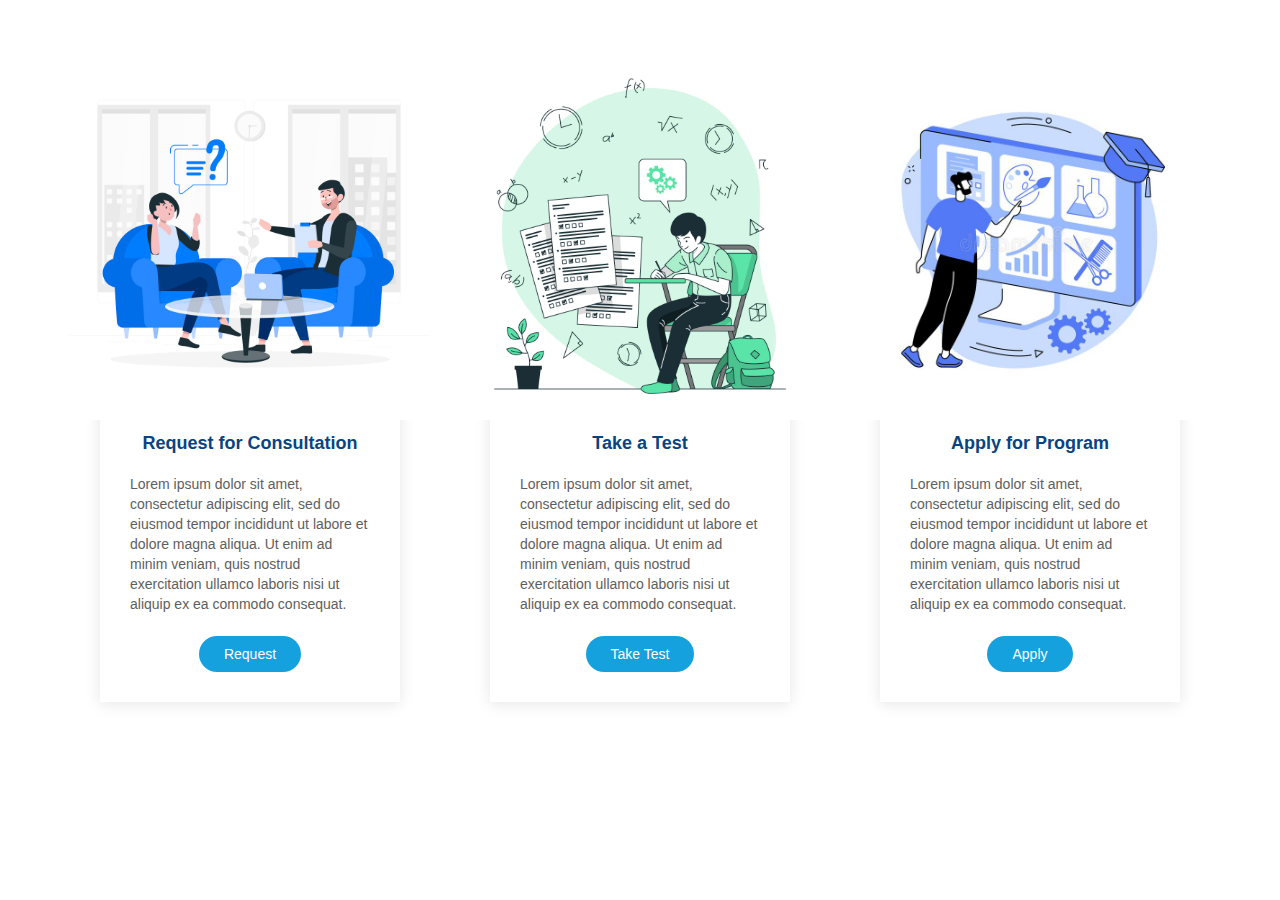
==== commit fdde00b5: "submitted all pages, small changes ever, documentation incomplete" ====
--- a/index.html
+++ b/index.html
@@ -7,10 +7,10 @@
     <title>Document</title>
     <link rel="stylesheet" href="assets/css/style.css">
     <link rel="stylesheet" href="https://maxcdn.bootstrapcdn.com/bootstrap/3.4.1/css/bootstrap.min.css">
-    
+
 </head>
 <body>
-    <section id="admission-cards">
+    <section id="admission-tiles">
         <div class="admissions container" data-aos="fade-up">
             <div class="row">
                  <div class="col-lg-4 col-md-6 d-flex align-items-stretch">
@@ -25,7 +25,7 @@
                                      ut labore et dolore magna aliqua. Ut enim ad minim veniam, quis nostrud exercitation ullamco laboris nisi ut 
                                      aliquip ex ea commodo consequat.</p>
                                  <div class='text-center'>
-                                     <a href='#' class='get-started-btn' id='buy' name='buy' type='submit'>Request</a>
+                                     <a href='#' class='get-started-button' id='buy' name='buy' type='submit'>Request</a>
                                  </div>
                              </form>                        
                          </div>
@@ -43,7 +43,7 @@
                                      ut labore et dolore magna aliqua. Ut enim ad minim veniam, quis nostrud exercitation ullamco laboris nisi ut 
                                      aliquip ex ea commodo consequat.</p>
                                  <div class='text-center'>
-                                     <a href='test-form.html' class='get-started-btn' id='buy' name='buy' type='submit'>Take Test</a>
+                                     <a href='test-form.html' class='get-started-button' id='buy' name='buy' type='submit'>Take Test</a>
                                  </div>
                              </form>                       
                          </div>
@@ -61,7 +61,7 @@
                                      ut labore et dolore magna aliqua. Ut enim ad minim veniam, quis nostrud exercitation ullamco laboris nisi ut 
                                      aliquip ex ea commodo consequat.</p>
                                  <div class='text-center'>
-                                     <a href='#' class='get-started-btn' id='buy' name='buy' type='submit'>Apply</a>
+                                     <a href='#' class='get-started-button' id='buy' name='buy' type='submit'>Apply</a>
                                  </div>
                              </form>                        
                          </div>
--- a/assets/css/style.css
+++ b/assets/css/style.css
@@ -837,7 +837,7 @@
 }
 
 .trainers .member img {
-  margin: -1px -1px 30px -1px;
+  margin: 40px -1px 30px -1px;
 }
 
 .trainers .member .member-content {
@@ -1498,7 +1498,7 @@
 
 
 /* Buttons in Cards */
-.admissions .get-started-btn {
+.admissions .get-started-button {
   background: #15A1DD;
   border-radius: 50px;
   color: #fff;
@@ -1510,7 +1510,7 @@
   transition: 0.3s;
 }
 
-.admissions .get-started-btn:hover {
+.admissions .get-started-button:hover {
   background: #15A1DD;
   color: #fff;
   text-decoration: none;
@@ -1554,8 +1554,8 @@
   line-height: 1.8 !important;
 }
 
-.test-form-bg-div .test-form-bg-div {
-  height: 100vh;
+.test-form-bg-div {
+  /* height: 100vh; */
 }
 
 .test-form-bg-div .container {
@@ -1649,6 +1649,16 @@
   width: 30%;
 }
 
+@media (max-width: 770px) {
+  .test-form-bg-div .about-test {
+    text-align: center;
+  }
+
+  .test-form-bg-div .test-form {
+    margin-left: 0px;
+  }
+}
+
 
 /*--------------------------------------------------------------
 # Test Page
@@ -1849,6 +1859,36 @@
   background-color: rgb(66, 204, 66);
 }
 
+@media (max-width: 770px) {
+
+  .test-page-back-div .carousel-item {
+    text-align: center;
+    padding: 0 8% 8%;
+  }
+
+  .test-page-back-div .btn {
+    position: static;
+    display: block;
+  }
+
+  .test-page-back-div .prevbtn {
+    margin: 10% auto 0;
+  }
+
+  .test-page-back-div .nextbtn {
+    margin: 6% auto 0;
+  }
+
+  .test-page-back-div .qinp {
+    margin: auto;
+  }
+
+  .test-page-back-div .label-option {
+    margin-left: 0;
+  }
+
+}
+
 
 /*--------------------------------------------------------------
 # Results
@@ -1878,8 +1918,11 @@
 
 .result .sidebar {
   background-color: rgb(8, 68, 129);
+  /* background-image: linear-gradient(to bottom right, #4d79ff, #00ffff); */
   height: 1080px;
   width: 21%;
+  padding-right: 0 !important;
+  /* display: none; */
 }
 
 .result #side-img {
@@ -1888,15 +1931,34 @@
   width: 90%;
 }
 
+.result #sidebar-heading {
+  margin-top: 10%;
+  padding: 10%;
+  line-height: 1.4;
+}
+
 .result .sidebar p {
   color: white;
-  font-size: 130%;
+  font-size: 140%;
+  text-align: center;
+}
+
+.result #apply {
   position: relative;
-  top: 48%;
-  text-align: center;
-}
-
-.result .sidebar p:hover {
+  top: 435px;
+}
+
+.result .sidebar #apply:hover {
+  color: rgb(170, 165, 165);
+  cursor: pointer;
+}
+
+.result #book {
+  position: relative;
+  top: 445px;
+}
+
+.result .sidebar #book:hover {
   color: rgb(170, 165, 165);
   cursor: pointer;
 }
@@ -1907,6 +1969,11 @@
 .result .content-box {
   padding: 0 4%;
   width: 79%;
+  /* text-align: center; */
+}
+
+.result #mobile-p {
+  display: none;
 }
 
 .result .heading {
@@ -1944,6 +2011,55 @@
 
 .result .courses-recom h2 {
   margin-bottom: 40px;
+}
+
+.result .mobile-btn {
+  display: none;
+}
+
+@media (max-width: 1000px) {
+  .result .sidebar {
+    display: none;
+  }
+
+  .result .content-box {
+    width: 100%;
+    padding:  0 8%;
+  }
+
+  .result #mobile-p {
+    background-color: rgb(8, 68, 129);
+    color: white;
+    display: block;
+    font-size: 150%;
+    margin-bottom: 5%;
+    padding: 3% 5%;
+  }
+
+  .result .mobile-btn {
+    display: block;
+    background-color: rgb(8, 68, 129);
+    color: white;
+    margin: auto;
+    padding-top: 2.5%;
+  }
+
+  .result .mobile-btn:hover {
+    transform: scale(1.02);
+  }
+
+  .result .mobile-btn p{
+    color: white;
+    /* font-size: 150%; */
+  }
+
+  .result #applybtn {
+    margin-top: 70px;
+  }
+
+  .result #bookbtn {
+    margin-top: 30px;
+  }
 }
 
 
